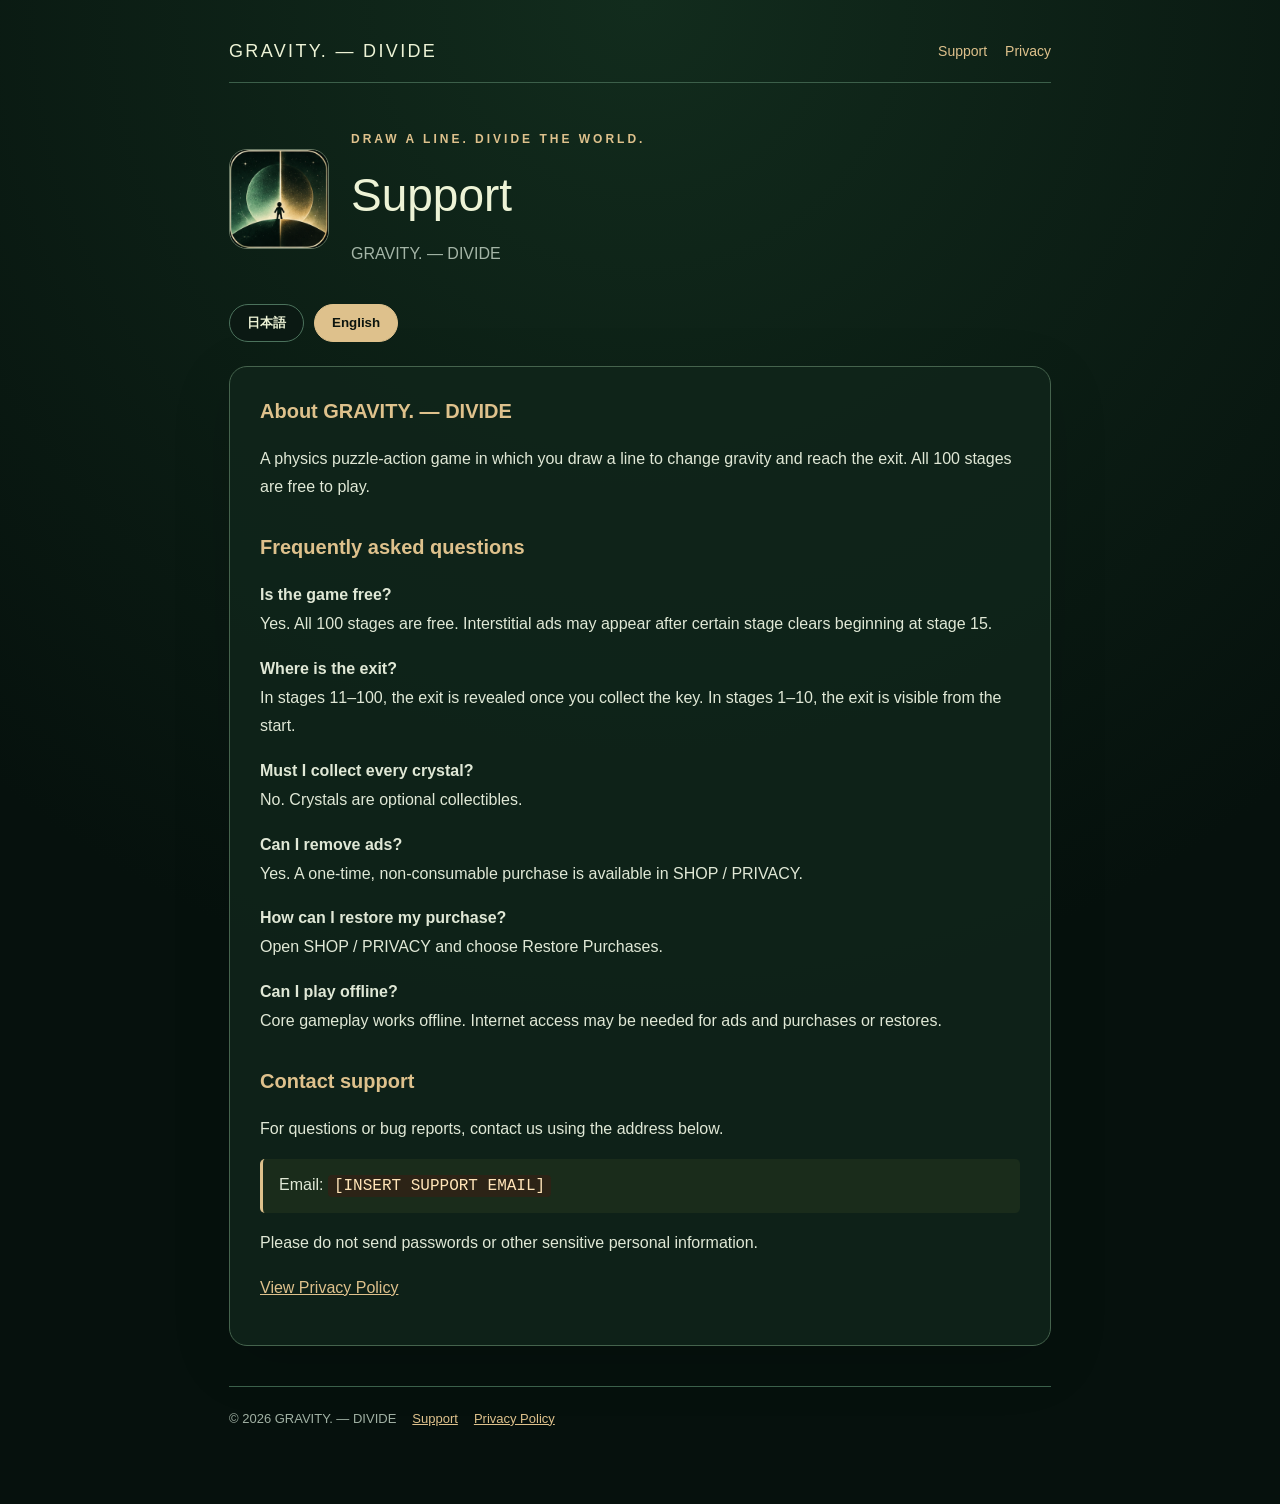
==== support.html @ 39807ba0 "Add files via upload" ====
<!doctype html><html lang="ja"><head><meta charset="utf-8"><meta name="viewport" content="width=device-width,initial-scale=1"><meta name="color-scheme" content="dark"><meta name="theme-color" content="#06110d"><meta name="description" content="GRAVITY. — DIVIDE official support and privacy information"><link rel="icon" href="artwork.png"><link rel="stylesheet" href="style.css"></head><body data-title-ja="サポート" data-title-en="Support"><div class="shell"><nav class="nav"><a class="brand" href="index.html">GRAVITY. — DIVIDE</a><div class="navlinks"><a href="support.html" data-lang="ja">サポート</a><a href="support.html" data-lang="en" class="hide">Support</a><a href="privacy.html" data-lang="ja">プライバシー</a><a href="privacy.html" data-lang="en" class="hide">Privacy</a></div></nav><header class="hero"><img src="artwork.png" alt="GRAVITY. — DIVIDE icon"><div><div class="eyebrow">DRAW A LINE. DIVIDE THE WORLD.</div><h1 data-lang="ja">サポート</h1><h1 data-lang="en" class="hide">Support</h1><p>GRAVITY. — DIVIDE</p></div></header><div class="langrow" aria-label="Language"><button type="button" data-language-button="ja" aria-pressed="true">日本語</button><button type="button" data-language-button="en" aria-pressed="false">English</button></div><section class="content" data-lang="ja"><h2>GRAVITY. — DIVIDEについて</h2><p>一本の線で重力を操り、ゴールを目指す物理パズルアクションゲームです。全100ステージは無料でプレイできます。</p>
<h2>よくある質問</h2><p><strong>ゲームは無料ですか？</strong><br>はい。全100ステージを無料でプレイできます。ステージ15以降の一部のクリア時に全画面広告が表示される場合があります。</p><p><strong>ゴールが見えません。</strong><br>ステージ11〜100では鍵を取得するとゴールが出現します。ステージ1〜10では最初からゴールが見えます。</p><p><strong>クリスタルはすべて取る必要がありますか？</strong><br>いいえ。クリスタルは任意の収集要素です。</p><p><strong>広告を削除できますか？</strong><br>「SHOP / PRIVACY」から買い切り型の永久広告削除を購入できます。</p><p><strong>以前の購入を復元できますか？</strong><br>同画面の「購入を復元」から復元できます。</p><p><strong>インターネット接続は必要ですか？</strong><br>基本的なゲームプレイはオフラインでも行えます。広告配信や購入・復元にはネット接続が必要な場合があります。</p>
<h2>お問い合わせ</h2><p>不具合の報告やご質問は、次の連絡先までお送りください。</p><p class="note">メール：<span class="contact-placeholder">［サポート用メールを入力］</span></p><p>個人情報やパスワードは送信しないでください。</p><p><a href="privacy.html?lang=ja">プライバシーポリシーを見る</a></p></section><section class="content hide" data-lang="en"><h2>About GRAVITY. — DIVIDE</h2><p>A physics puzzle-action game in which you draw a line to change gravity and reach the exit. All 100 stages are free to play.</p>
<h2>Frequently asked questions</h2><p><strong>Is the game free?</strong><br>Yes. All 100 stages are free. Interstitial ads may appear after certain stage clears beginning at stage 15.</p><p><strong>Where is the exit?</strong><br>In stages 11–100, the exit is revealed once you collect the key. In stages 1–10, the exit is visible from the start.</p><p><strong>Must I collect every crystal?</strong><br>No. Crystals are optional collectibles.</p><p><strong>Can I remove ads?</strong><br>Yes. A one-time, non-consumable purchase is available in SHOP / PRIVACY.</p><p><strong>How can I restore my purchase?</strong><br>Open SHOP / PRIVACY and choose Restore Purchases.</p><p><strong>Can I play offline?</strong><br>Core gameplay works offline. Internet access may be needed for ads and purchases or restores.</p>
<h2>Contact support</h2><p>For questions or bug reports, contact us using the address below.</p><p class="note">Email: <span class="contact-placeholder">[INSERT SUPPORT EMAIL]</span></p><p>Please do not send passwords or other sensitive personal information.</p><p><a href="privacy.html?lang=en">View Privacy Policy</a></p></section><footer><span>© 2026 GRAVITY. — DIVIDE</span><a href="support.html">Support</a><a href="privacy.html">Privacy Policy</a></footer></div><script src="site.js" defer></script></body></html>
---- style.css ----
:root {color-scheme:dark;--bg:#06110d;--panel:#10251a;--panel2:#0b1913;--gold:#dec18c;--cream:#edf3d6;--mint:#a9c9af;--muted:#a4b5a7;--line:#4b725c}*{box-sizing:border-box}html{scroll-behavior:smooth}body{background:radial-gradient(circle at 50% 0%,#122c1d,#06110d 62%);color:var(--cream);margin:0;font:16px/1.8 -apple-system,BlinkMacSystemFont,'Segoe UI',sans-serif;min-height:100vh}a{color:var(--gold)}a:hover{color:#ffe4b8}.shell{max-width:870px;margin:auto;padding:20px 24px 75px}.nav{display:flex;justify-content:space-between;align-items:center;border-bottom:1px solid #3c5f4a;padding:15px 0;gap:14px;flex-wrap:wrap}.brand{font-size:18px;letter-spacing:.13em;color:var(--cream);text-decoration:none}.navlinks{display:flex;gap:18px;align-items:center;flex-wrap:wrap}.navlinks a{text-decoration:none;font-size:14px}.hero{display:flex;align-items:center;gap:22px;margin:46px 0 35px}.hero img{width:100px;height:100px;object-fit:cover;border-radius:18px;border:1px solid #657662}.eyebrow{letter-spacing:.25em;color:var(--gold);font-size:12px;font-weight:700}.hero h1{font-weight:400;font-size:clamp(27px,4vw,46px);margin:3px 0}.hero p{color:var(--muted);margin:0}.langrow{display:flex;gap:10px;margin:20px 0 24px}.langrow button{border:1px solid var(--line);background:var(--panel2);color:var(--cream);border-radius:30px;padding:9px 17px;font-weight:600;cursor:pointer}.langrow button[aria-pressed=true]{background:var(--gold);color:#0c150f;border-color:var(--gold)}.content{background:rgba(16,37,26,.86);border:1px solid #45634d;border-radius:18px;padding:26px 30px;box-shadow:0 16px 60px #0002}.content h2{color:var(--gold);font-size:20px;margin:27px 0 8px;font-weight:600}.content h2:first-child{margin-top:0}.content p,.content li{color:#e0e8d6}.content ul{padding-left:25px}.note{padding:12px 16px;border-left:3px solid var(--gold);background:#1a2c1b;border-radius:5px}.muted{color:var(--muted)!important}.content a{overflow-wrap:anywhere}.contact-placeholder{font-family:monospace;background:#2c2316;color:#ffe4b8;padding:2px 6px;border-radius:4px}footer{border-top:1px solid #3b604b;margin-top:40px;padding-top:20px;color:#a1b1a4;font-size:13px;display:flex;gap:16px;flex-wrap:wrap}.hide{display:none!important}@media(max-width:550px){.shell{padding:12px 16px 60px}.content{padding:20px}.hero{margin-top:32px}.hero img{width:76px;height:76px}.navlinks{gap:12px}}
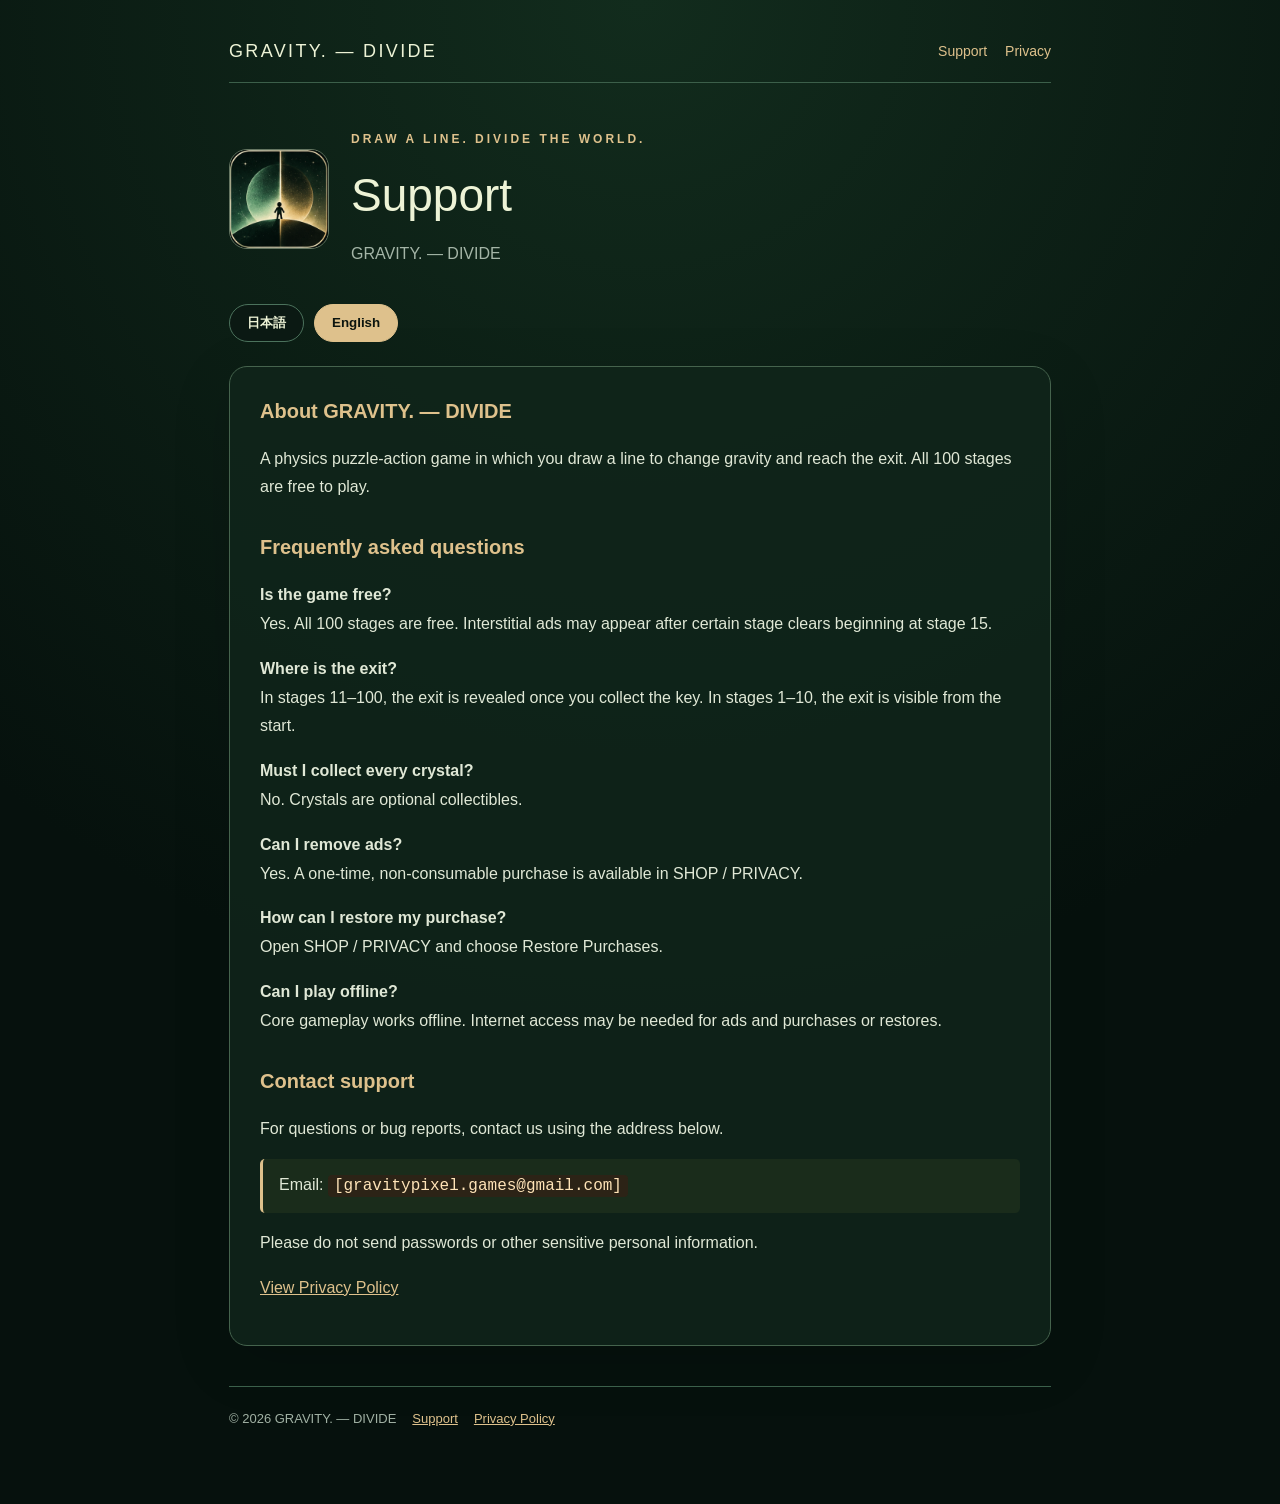
==== commit 4b28a448: "Update support contact details in support.html Updated contact information and added support email." ====
--- a/support.html
+++ b/support.html
@@ -1,5 +1,5 @@
 <!doctype html><html lang="ja"><head><meta charset="utf-8"><meta name="viewport" content="width=device-width,initial-scale=1"><meta name="color-scheme" content="dark"><meta name="theme-color" content="#06110d"><meta name="description" content="GRAVITY. — DIVIDE official support and privacy information"><link rel="icon" href="artwork.png"><link rel="stylesheet" href="style.css"></head><body data-title-ja="サポート" data-title-en="Support"><div class="shell"><nav class="nav"><a class="brand" href="index.html">GRAVITY. — DIVIDE</a><div class="navlinks"><a href="support.html" data-lang="ja">サポート</a><a href="support.html" data-lang="en" class="hide">Support</a><a href="privacy.html" data-lang="ja">プライバシー</a><a href="privacy.html" data-lang="en" class="hide">Privacy</a></div></nav><header class="hero"><img src="artwork.png" alt="GRAVITY. — DIVIDE icon"><div><div class="eyebrow">DRAW A LINE. DIVIDE THE WORLD.</div><h1 data-lang="ja">サポート</h1><h1 data-lang="en" class="hide">Support</h1><p>GRAVITY. — DIVIDE</p></div></header><div class="langrow" aria-label="Language"><button type="button" data-language-button="ja" aria-pressed="true">日本語</button><button type="button" data-language-button="en" aria-pressed="false">English</button></div><section class="content" data-lang="ja"><h2>GRAVITY. — DIVIDEについて</h2><p>一本の線で重力を操り、ゴールを目指す物理パズルアクションゲームです。全100ステージは無料でプレイできます。</p>
 <h2>よくある質問</h2><p><strong>ゲームは無料ですか？</strong><br>はい。全100ステージを無料でプレイできます。ステージ15以降の一部のクリア時に全画面広告が表示される場合があります。</p><p><strong>ゴールが見えません。</strong><br>ステージ11〜100では鍵を取得するとゴールが出現します。ステージ1〜10では最初からゴールが見えます。</p><p><strong>クリスタルはすべて取る必要がありますか？</strong><br>いいえ。クリスタルは任意の収集要素です。</p><p><strong>広告を削除できますか？</strong><br>「SHOP / PRIVACY」から買い切り型の永久広告削除を購入できます。</p><p><strong>以前の購入を復元できますか？</strong><br>同画面の「購入を復元」から復元できます。</p><p><strong>インターネット接続は必要ですか？</strong><br>基本的なゲームプレイはオフラインでも行えます。広告配信や購入・復元にはネット接続が必要な場合があります。</p>
-<h2>お問い合わせ</h2><p>不具合の報告やご質問は、次の連絡先までお送りください。</p><p class="note">メール：<span class="contact-placeholder">［サポート用メールを入力］</span></p><p>個人情報やパスワードは送信しないでください。</p><p><a href="privacy.html?lang=ja">プライバシーポリシーを見る</a></p></section><section class="content hide" data-lang="en"><h2>About GRAVITY. — DIVIDE</h2><p>A physics puzzle-action game in which you draw a line to change gravity and reach the exit. All 100 stages are free to play.</p>
+<h2>お問い合わせ</h2><p>不具合の報告やご質問は、次の連絡先までお送りください。</p><p class="note">メール：<span class="contact-placeholder">［gravitypixel.games@gmail.com］</span></p><p>個人情報やパスワードは送信しないでください。</p><p><a href="privacy.html?lang=ja">プライバシーポリシーを見る</a></p></section><section class="content hide" data-lang="en"><h2>About GRAVITY. — DIVIDE</h2><p>A physics puzzle-action game in which you draw a line to change gravity and reach the exit. All 100 stages are free to play.</p>
 <h2>Frequently asked questions</h2><p><strong>Is the game free?</strong><br>Yes. All 100 stages are free. Interstitial ads may appear after certain stage clears beginning at stage 15.</p><p><strong>Where is the exit?</strong><br>In stages 11–100, the exit is revealed once you collect the key. In stages 1–10, the exit is visible from the start.</p><p><strong>Must I collect every crystal?</strong><br>No. Crystals are optional collectibles.</p><p><strong>Can I remove ads?</strong><br>Yes. A one-time, non-consumable purchase is available in SHOP / PRIVACY.</p><p><strong>How can I restore my purchase?</strong><br>Open SHOP / PRIVACY and choose Restore Purchases.</p><p><strong>Can I play offline?</strong><br>Core gameplay works offline. Internet access may be needed for ads and purchases or restores.</p>
-<h2>Contact support</h2><p>For questions or bug reports, contact us using the address below.</p><p class="note">Email: <span class="contact-placeholder">[INSERT SUPPORT EMAIL]</span></p><p>Please do not send passwords or other sensitive personal information.</p><p><a href="privacy.html?lang=en">View Privacy Policy</a></p></section><footer><span>© 2026 GRAVITY. — DIVIDE</span><a href="support.html">Support</a><a href="privacy.html">Privacy Policy</a></footer></div><script src="site.js" defer></script></body></html>+<h2>Contact support</h2><p>For questions or bug reports, contact us using the address below.</p><p class="note">Email: <span class="contact-placeholder">[gravitypixel.games@gmail.com]</span></p><p>Please do not send passwords or other sensitive personal information.</p><p><a href="privacy.html?lang=en">View Privacy Policy</a></p></section><footer><span>© 2026 GRAVITY. — DIVIDE</span><a href="support.html">Support</a><a href="privacy.html">Privacy Policy</a></footer></div><script src="site.js" defer></script></body></html>
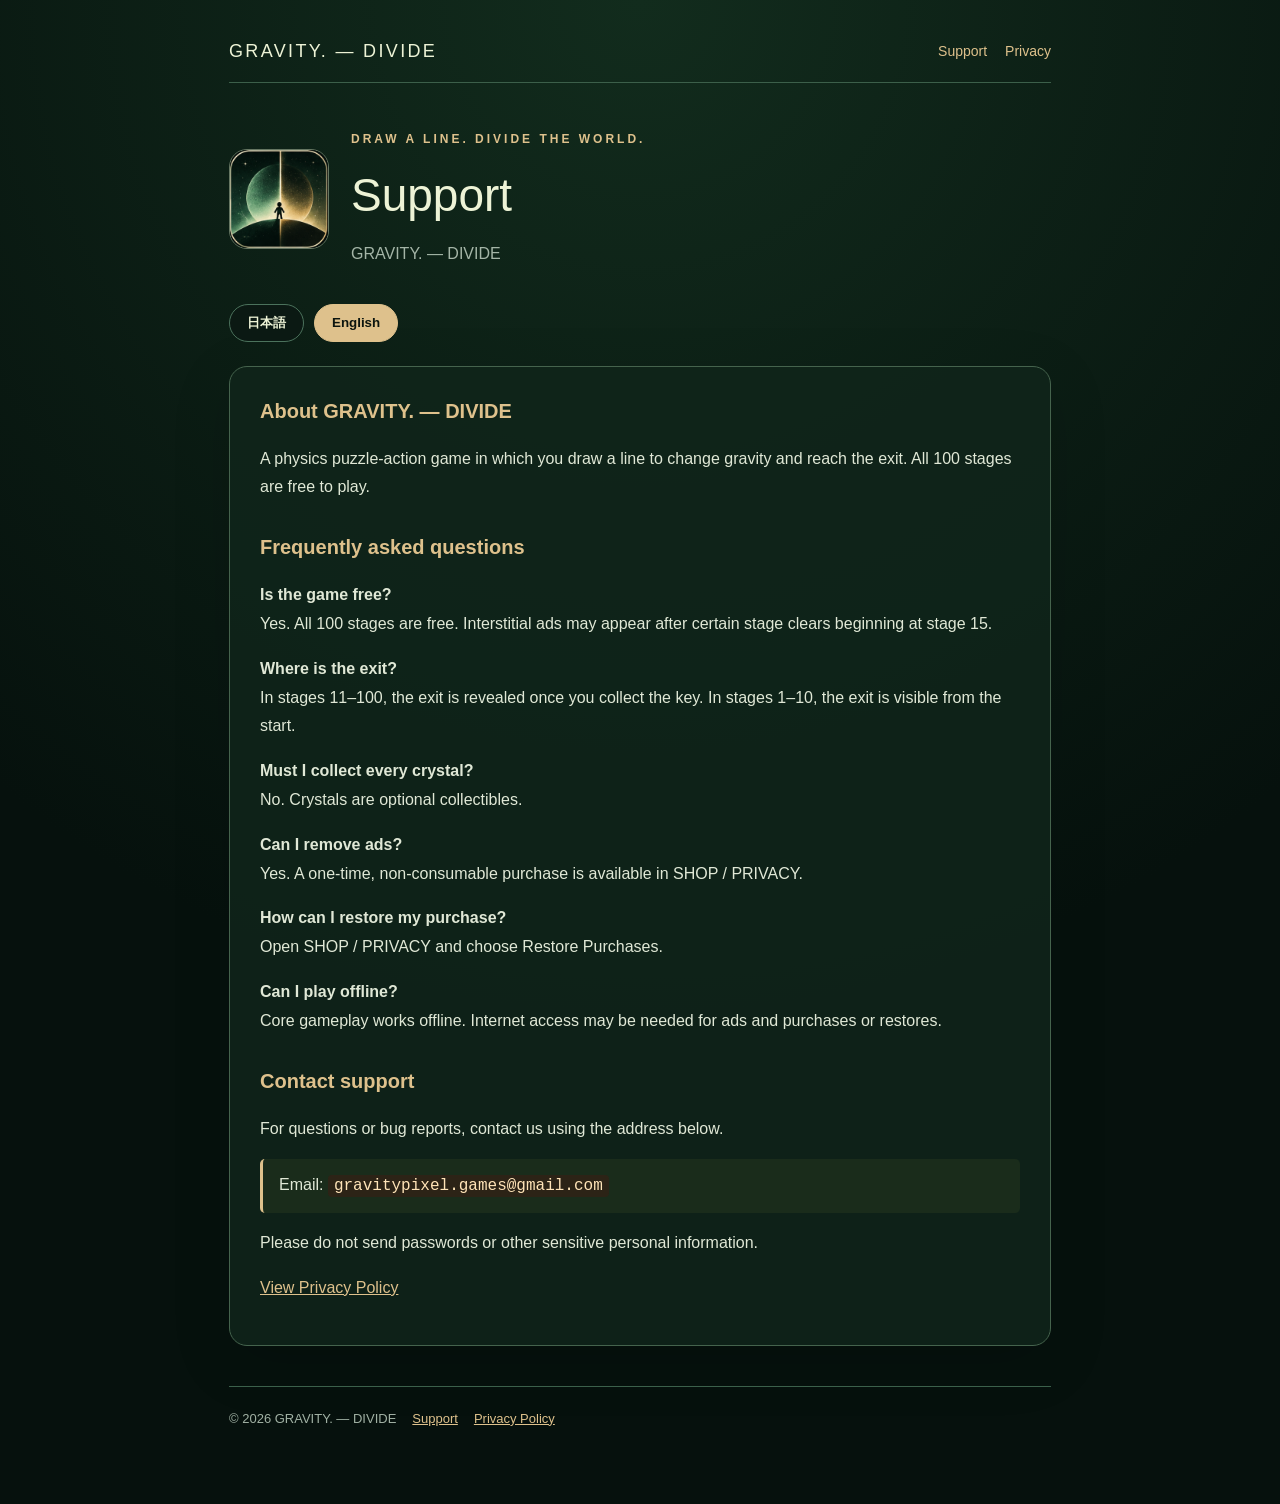
==== commit 0041903e: "Add contact support information to support.html Added contact support section in both Japanese and E" ====
--- a/support.html
+++ b/support.html
@@ -1,5 +1,5 @@
 <!doctype html><html lang="ja"><head><meta charset="utf-8"><meta name="viewport" content="width=device-width,initial-scale=1"><meta name="color-scheme" content="dark"><meta name="theme-color" content="#06110d"><meta name="description" content="GRAVITY. — DIVIDE official support and privacy information"><link rel="icon" href="artwork.png"><link rel="stylesheet" href="style.css"></head><body data-title-ja="サポート" data-title-en="Support"><div class="shell"><nav class="nav"><a class="brand" href="index.html">GRAVITY. — DIVIDE</a><div class="navlinks"><a href="support.html" data-lang="ja">サポート</a><a href="support.html" data-lang="en" class="hide">Support</a><a href="privacy.html" data-lang="ja">プライバシー</a><a href="privacy.html" data-lang="en" class="hide">Privacy</a></div></nav><header class="hero"><img src="artwork.png" alt="GRAVITY. — DIVIDE icon"><div><div class="eyebrow">DRAW A LINE. DIVIDE THE WORLD.</div><h1 data-lang="ja">サポート</h1><h1 data-lang="en" class="hide">Support</h1><p>GRAVITY. — DIVIDE</p></div></header><div class="langrow" aria-label="Language"><button type="button" data-language-button="ja" aria-pressed="true">日本語</button><button type="button" data-language-button="en" aria-pressed="false">English</button></div><section class="content" data-lang="ja"><h2>GRAVITY. — DIVIDEについて</h2><p>一本の線で重力を操り、ゴールを目指す物理パズルアクションゲームです。全100ステージは無料でプレイできます。</p>
 <h2>よくある質問</h2><p><strong>ゲームは無料ですか？</strong><br>はい。全100ステージを無料でプレイできます。ステージ15以降の一部のクリア時に全画面広告が表示される場合があります。</p><p><strong>ゴールが見えません。</strong><br>ステージ11〜100では鍵を取得するとゴールが出現します。ステージ1〜10では最初からゴールが見えます。</p><p><strong>クリスタルはすべて取る必要がありますか？</strong><br>いいえ。クリスタルは任意の収集要素です。</p><p><strong>広告を削除できますか？</strong><br>「SHOP / PRIVACY」から買い切り型の永久広告削除を購入できます。</p><p><strong>以前の購入を復元できますか？</strong><br>同画面の「購入を復元」から復元できます。</p><p><strong>インターネット接続は必要ですか？</strong><br>基本的なゲームプレイはオフラインでも行えます。広告配信や購入・復元にはネット接続が必要な場合があります。</p>
-<h2>お問い合わせ</h2><p>不具合の報告やご質問は、次の連絡先までお送りください。</p><p class="note">メール：<span class="contact-placeholder">［gravitypixel.games@gmail.com］</span></p><p>個人情報やパスワードは送信しないでください。</p><p><a href="privacy.html?lang=ja">プライバシーポリシーを見る</a></p></section><section class="content hide" data-lang="en"><h2>About GRAVITY. — DIVIDE</h2><p>A physics puzzle-action game in which you draw a line to change gravity and reach the exit. All 100 stages are free to play.</p>
+<h2>お問い合わせ</h2><p>不具合の報告やご質問は、次の連絡先までお送りください。</p><p class="note">メール：<span class="contact-placeholder">gravitypixel.games@gmail.com</span></p><p>個人情報やパスワードは送信しないでください。</p><p><a href="privacy.html?lang=ja">プライバシーポリシーを見る</a></p></section><section class="content hide" data-lang="en"><h2>About GRAVITY. — DIVIDE</h2><p>A physics puzzle-action game in which you draw a line to change gravity and reach the exit. All 100 stages are free to play.</p>
 <h2>Frequently asked questions</h2><p><strong>Is the game free?</strong><br>Yes. All 100 stages are free. Interstitial ads may appear after certain stage clears beginning at stage 15.</p><p><strong>Where is the exit?</strong><br>In stages 11–100, the exit is revealed once you collect the key. In stages 1–10, the exit is visible from the start.</p><p><strong>Must I collect every crystal?</strong><br>No. Crystals are optional collectibles.</p><p><strong>Can I remove ads?</strong><br>Yes. A one-time, non-consumable purchase is available in SHOP / PRIVACY.</p><p><strong>How can I restore my purchase?</strong><br>Open SHOP / PRIVACY and choose Restore Purchases.</p><p><strong>Can I play offline?</strong><br>Core gameplay works offline. Internet access may be needed for ads and purchases or restores.</p>
-<h2>Contact support</h2><p>For questions or bug reports, contact us using the address below.</p><p class="note">Email: <span class="contact-placeholder">[gravitypixel.games@gmail.com]</span></p><p>Please do not send passwords or other sensitive personal information.</p><p><a href="privacy.html?lang=en">View Privacy Policy</a></p></section><footer><span>© 2026 GRAVITY. — DIVIDE</span><a href="support.html">Support</a><a href="privacy.html">Privacy Policy</a></footer></div><script src="site.js" defer></script></body></html>
+<h2>Contact support</h2><p>For questions or bug reports, contact us using the address below.</p><p class="note">Email: <span class="contact-placeholder">gravitypixel.games@gmail.com</span></p><p>Please do not send passwords or other sensitive personal information.</p><p><a href="privacy.html?lang=en">View Privacy Policy</a></p></section><footer><span>© 2026 GRAVITY. — DIVIDE</span><a href="support.html">Support</a><a href="privacy.html">Privacy Policy</a></footer></div><script src="site.js" defer></script></body></html>
